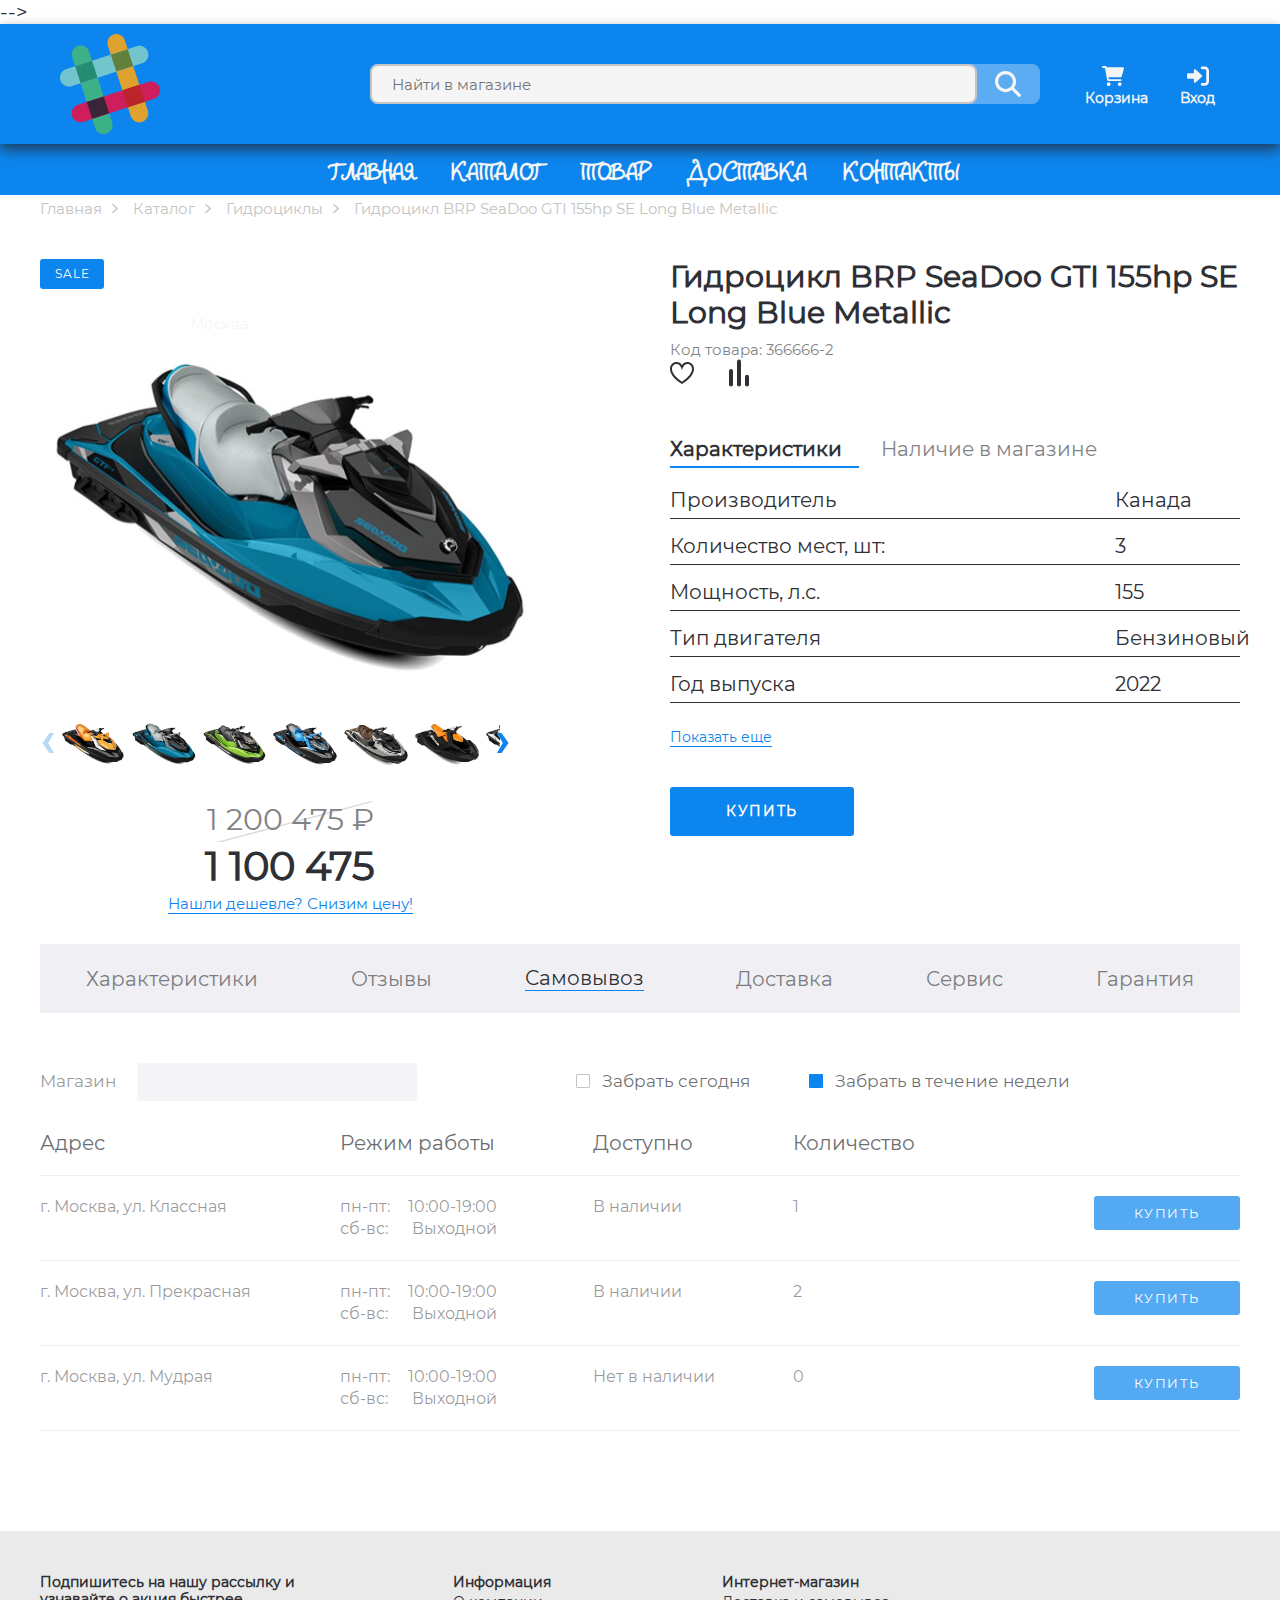
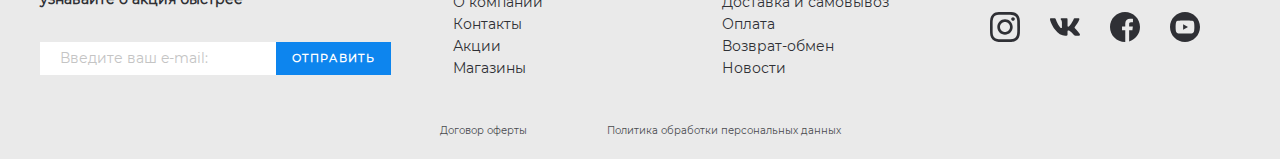
==== card-gidro.html @ d173279e "kommit" ====
<!DOCTYPE html>
<html lang="ru">
<head>
  <meta charset="UTF-8">
  <meta name="viewport" content="width=device-width, initial-scale=1.0">
  <meta http-equiv="X-UA-Compatible" content="ie=edge">
  <title>Интернет-магазин</title>
  <link rel="stylesheet" href="css/jquery.formstyler.css">
  <link rel="stylesheet" href="css/jquery.formstyler.theme.css">

  <link rel="stylesheet" href="css/bootstrap.css">
  <link rel="stylesheet" href="css/ion.rangeSlider.min.css">

  <link rel="stylesheet" href="css/slick.css">
  <link rel="stylesheet" href="css/media.css">
  <link rel="stylesheet" href="css/bootstrap.css">
  <link rel="stylesheet" href="css/product-page.css">
  <link rel="stylesheet" href="css/catalog.css">
  <link rel="stylesheet" href="css/style.css">

  <script src="https://ajax.googleapis.com/ajax/libs/jquery/3.6.1/jquery.min.js"></script>-->
  <script src="js/slick.min.js"></script>

  <script defer src="js/slider.js"></script>

  <script src="js/ion.rangeSlider.min.js"></script>
  <script src="js/jquery.formstyler.min.js"></script>
  
  <script defer src="js/jquery.bxslider.min.js"></script>
  <script src="js/main.js"></script> 

</head>
<body>

  <header>
    <div class="header container">
        <a href="#">
            <div class="logo"><img src="/images/1-logo.svg" alt="Лого" width="100"></div>
        </a>
          <div id="city" title="Выбор города"><b>Ваш город: </b>
            <span> Москва</span> 
          </div>
        <div class="search-header">
            <form class="search-form">
                <input type="search" class="query" name="query" placeholder="Найти в магазине">
                <button type="button" class="search-button"></button>
            </form>
        </div>
        <a href="order.html" class="header-item cart">Корзина</a>
        <a href="#" class="header-item login">Вход</a>
        <nav id="nav" class="hamburger">
            <span></span>
            <span></span>
            <span></span>
            <span></span>
        </nav>
    </div>

      <nav class="header container">
          <a href="order.html" class="nav-cart">Корзина</a>
          <a href="#" class="nav-login">Вход</a>
      </nav>
  </header>

    <nav class="nav">
      <ul class="menu">
        <li class="menu__list"><a href="index.html" class="menu__link">Главная</a></li>
          <li class="menu__list menu__currentPage"><a href="catalog.html" class="menu__link">Каталог</a>
            <div class="drop">
                <div class="drop__flex">
                    <h3 class="drop__h3">Техника</h3>
                    <ul class="drop__menu">
                        <li><a href="product.html" class="drop__link">Квадроциклы</a></li>
                        <li><a href="product.html" class="drop__link">Снегоходы </a></li>
                        <li><a href="product.html" class="drop__link">гидроциклы</a></li>
                        <li><a href="product.html" class="drop__link">Вездеходы</a></li>
                        <li><a href="product.html" class="drop__link">Катера</a></li>
                        <li><a href="product.html" class="drop__link">Аксессуары</a></li>
                    </ul>
                </div>   
          </li>
        <li class="menu__list"><a href="card-gidro.html" class="menu__link">Товар</a></li>
        <li class="menu__list"><a href="index.html" class="menu__link">Доставка</a></li>
        <li class="menu__list"><a href="contacts.html" class="menu__link">Контакты</a></li>
      </ul>
    </nav>

  <section>
    <div id="sale" class="container">
        <div class="sale-wrapper">
            <div class="sale-info">
                <h2>Акция</h2>
                <p>Распродажа. Скидки до 50%.</p>
            </div>
            <div class="sale-countdown">
                <div class="sale-countdown-header">До конца акции осталось:</div>
                <div class="days-left">
                    <span class="digit-wrapper">
                        <span class="digit">0</span>
                    </span>
                    <span class="digit-wrapper">
                        <span class="digit">0</span>
                    </span>
                </div>
                <div class="timer-separator"></div>
                <div class="hours-left">
                    <span class="digit-wrapper">
                        <span class="digit">0</span>
                    </span>
                    <span class="digit-wrapper">
                        <span class="digit">0</span>
                    </span>
                </div>
                <div class="timer-separator"></div>
                <div class="minutes-left">
                    <span class="digit-wrapper">
                        <span class="digit">0</span>
                    </span>
                    <span class="digit-wrapper">
                        <span class="digit">0</span>
                    </span>
                </div>
                <div class="timer-separator"></div>
                <div class="days-left">
                    <span class="digit-wrapper">
                        <span class="digit">0</span>
                    </span>
                    <span class="digit-wrapper">
                        <span class="digit">0</span>
                    </span>
                </div>
                <div class="sale-countdown-footer">
                    Дней
                </div>
                <div class="blank"></div>
                <div class="sale-countdown-footer">
                    Часов
                </div>
                <div class="blank"></div>
                <div class="sale-countdown-footer">
                    Минут
                </div>
                <div class="blank"></div>
                <div class="sale-countdown-footer">
                    Секунд
                </div>
            </div>
        </div>
    </div>  
  </section>

<div class="breadcrumbs">
  <div class="container">
    <div class="breadcrumbs__inner">
      <ul class="breadcrumbs__list mobile-overflow">
        <li class="breadcrumbs__list-item"><a href="index.html">Главная</a></li>
        <li class="breadcrumbs__list-item"><a href="catalog.html">Каталог</a></li>
        <li class="breadcrumbs__list-item"><a href="product.html">Гидроциклы</a></li>
        <li class="breadcrumbs__list-item"><span>Гидроцикл BRP SeaDoo GTI 155hp SE Long Blue Metallic</span></li>
      </ul>
    </div>
  </div>
</div>

<section class="product-card page-section">
  <div class="container">
    <div class="product" data-product-id="12345" itemscope itemtype="https://schema.org/Product"></div>
      <div class="product-card__inner">
        <div class="product-card__img-box product-item--sale" >
        <!--<img src="images/content/gidrotsikl-large.png" alt="gidrotsikl">-->
        <img class="product-card__img" src="images/content/gidrotsikl-large.png" alt="gidrotsikl-large">
        <div class="gallery">
          <div>
              <div class="rail">
                  <img src="./images/content/gidrotsikl-1.png" alt="гидроцикл-1">
                  <img src="./images/content/gidrotsikl-2.png" alt="гидроцикл-2">
                  <img src="./images/content/gidrotsikl-3.png" alt="гидроцикл-3">
                  <img src="./images/content/gidrotsikl-4.png" alt="гидроцикл-4">
                  <img src="./images/content/gidrotsikl-5.png" alt="гидроцикл-5">
                  <img src="./images/content/gidrotsikl-6.png" alt="гидроцикл-6">
                  <img src="./images/content/gidrotsikl-7.png" alt="гидроцикл-7">
                  <img src="./images/content/gidrotsikl-8.png" alt="гидроцикл-8">
                  <img src="./images/content/gidrotsikl-9.png" alt="гидроцикл-9">
                  <img src="./images/content/gidrotsikl-10.png" alt="гидроцикл-10">
                  <img src="./images/content/gidrotsikl-11.png" alt="гидроцикл-11">
                  <img src="./images/content/gidrotsikl-12.png" alt="гидроцикл-12">
              </div>
          </div>
          <button type="button" class="gal_left disabled"><span>&#8249;</span></button>
          <button type="button" class="gal_right"><span>&#8250;</span></button>
        </div>
      <div class="offer">
        <p class="product-card__price-old">1 200 475 ₽</p>
        <p class=" product-card__price-new price" itemprop="offers" itemscope itemtype="https://schema.org/Offer">
          <span itemprop="price">1 100 475</span>
          <meta itemprop="priceCurrency" content="RUB">
      </p>
      <a class="product-card__link" href="#">Нашли дешевле? Снизим цену!</a>
      <div class=" product-card__btn product-card__btn-mobile">
        <button type="button" class="product-card__btn btn btn-success btn-buy"><a href="order.html"><span>Купить</span></a></button>
      </div>
    </div>
  </div>
      <div class="product-card__content offer">
        <h1 class="product-card__title" itemprop="name">Гидроцикл BRP SeaDoo GTI 155hp SE Long Blue Metallic</h1>
        <p class="product-card__code">Код товара: 366666-2</p>
        <div class="product-card__buttons">
          <a class="product-card__icon-favorite" href="#">
            <img src="images/icon-heart.svg" alt="icon-heart">
          </a>
          <a class="product-card__icon-favorite" href="#">
            <img src="images/icon-comparsion.svg" alt="icon-comparsion">
          </a>
          <a class="rate" href="#">
            <div class="rate-yo" data-rateyo-rating="4"></div>
          </a>
        </div>
        <div class="tabs-wrapper product-card__tabs">
          <div class="tabs">
            <a class="tab product-card__tab tab--active" href="#product-1">Характеристики</a>
            <a class="tab product-card__tab" href="#product-2">Наличие в магазине</a>
          </div>
          <div class="tabs-container">
            <div class="tabs-content product-card__tab-content tabs-content--active" id="product-1">
              <ul class="product-card__list">
                <li class="product-card__item">
                  <div class="product-card__item-left">Производитель</div>
                  <div class="product-card__item-right">Канада</div>
                </li>
                <li class="product-card__item">
                  <div class="product-card__item-left">Количество мест, шт:</div>
                  <div class="product-card__item-right">3</div>
                </li>
                <li class="product-card__item">
                  <div class="product-card__item-left">Мощность, л.с.</div>
                  <div class="product-card__item-right">155</div>
                </li>
                <li class="product-card__item">
                  <div class="product-card__item-left">Тип двигателя</div>
                  <div class="product-card__item-right">Бензиновый</div>
                </li>
                <li class="product-card__item">
                  <div class="product-card__item-left">Год выпуска</div>
                  <div class="product-card__item-right">2022</div>
                </li>
              </ul>
              <a class="product-card__more" href="#">Показать еще</a>
              <div class="product-card__btn">
                <button type="button" class="product-card__btn btn btn-success btn-buy"><a href="order.html"><span>Купить</span></a></button>
              </div>
            </div>
            <div class="tabs-content product-card__tab-content" id="product-2">content-2</div>
          </div>
        </div>
      </div>
    </div>
  </div>
</section>

<section class="card__tabs">
  <div class="container">
    <div class="tabs-wrapper">
      <div class="tabs card__tab-box mobile-overflow">
        <a class="tab card__tab" href="#product-card__tabs-2">Характеристики</a>
        <a class="tab card__tab" href="#product-card__tabs-3">Отзывы</a>
        <a class="tab card__tab tab--active" href="#product-card__tabs-4">Самовывоз</a>
        <a class="tab card__tab" href="#product-card__tabs-5">Доставка</a>
        <a class="tab card__tab" href="#product-card__tabs-6">Сервис</a>
        <a class="tab card__tab" href="#product-card__tabs-7">Гарантия</a>
      </div>
    </div>
      <div class="tabs-container">
        <div class="card__tab-content tabs-content" id="product-card__tabs-1">content-1</div>
        <div class="card__tab-content tabs-content" id="product-card__tabs-2">content-2</div>
        <div class="card__tab-content tabs-content" id="product-card__tabs-3">content-3</div>
        <div class="card__tab-content tabs-content tabs-content--active" id="product-card__tabs-4">
          <form>
            <div class="card__top-line">
              <label class="card__label-search">
                Магазин
                <input class="card__input-search" type="text">
              </label>
              <label class="card__label-pickup">
                <input class="filter-style" type="radio" name="pickup">
                Забрать сегодня
              </label>
              <label class="card__label-pickup">
                <input class="filter-style" type="radio" name="pickup" checked>
                Забрать в течение недели
              </label>
            </div>
            <ul class="card__list">
              <li class="card__list-item card__list-itemTitle">
                <div class="card__list-address">Адрес</div>
                <div class="card__list-workHours">Режим работы</div>
                <div class="card__list-avialable">Доступно</div>
                <div class="card__list-num">Количество</div>
                <div class="card__list-btn"></div>
              </li>
              <li class="card__list-item">
                <div class="card__list-address">г. Москва, ул. Классная</div>
                <div class="card__list-workHours">
                  <div class="workHours"><span>пн-пт:</span><span>10:00-19:00</span></div>
                  <div class="workHours"><span>сб-вс:</span><span>Выходной</span></div>
                </div>
                <div class="card__list-avialable">В наличии</div>
                <div class="card__list-num">1</div>
                <div class="card__list-btn">
                  <button type="submit">КУПИТЬ</button>
                </div>
              </li>
              <li class="card__list-item">
                <div class="card__list-address">г. Москва, ул. Прекрасная</div>
                <div class="card__list-workHours">
                  <div class="workHours"><span>пн-пт:</span><span>10:00-19:00</span></div>
                  <div class="workHours"><span>сб-вс:</span><span>Выходной</span></div>
                </div>
                <div class="card__list-avialable">В наличии</div>
                <div class="card__list-num">2</div>
                <div class="card__list-btn">
                  <button type="submit">КУПИТЬ</button>
                </div>
              </li>
              <li class="card__list-item">
                <div class="card__list-address">г. Москва, ул. Мудрая
                </div>
                <div class="card__list-workHours">
                  <div class="workHours"><span>пн-пт:</span><span>10:00-19:00</span></div>
                  <div class="workHours"><span>сб-вс:</span><span>Выходной</span></div>
                </div>
                <div class="card__list-avialable">Нет в наличии</div>
                <div class="card__list-num">0</div>
                <div class="card__list-btn">
                  <button type="submit">КУПИТЬ</button>
                </div>
              </li>
            </ul>
          </form>
        </div>
        <div class="card__tab-content tabs-content" id="product-card__tabs-5">content-5</div>
        <div class="card__tab-content tabs-content" id="product-card__tabs-6">content-6</div>
        <div class="card__tab-content tabs-content" id="product-card__tabs-7">content-7</div>
      </div>
  </div>
</section>

<footer class="footer">
  <div class="container">
    <div class="footer__top">
      <div class="footer__top-inner">
        <div class="footer__top-item footer__top-newsLatter">
          <h6 class="footer__top-title">
            Подпишитесь на нашу рассылку и узнавайте о акция быстрее
          </h6>
          <form class="footer-form">
            <input class="footer-form__input" type="text" placeholder="Введите ваш e-mail:">
            <button class="footer-form__btn" type="submit">Отправить</button>
          </form>
        </div>
        <div class="footer__top-item footer__top-itemDrop">
          <h6 class="footer__top-title footer__topDrop">Информация</h6>
          <ul class="footer-list">
            <li class="footer-list__item"><a href="#">О компании</a></li>
            <li class="footer-list__item"><a href="#">Контакты</a></li>
            <li class="footer-list__item"><a href="#">Акции</a></li>
            <li class="footer-list__item"><a href="#">Магазины</a></li>
          </ul>
        </div>
        <div class="footer__top-item">
          <h6 class="footer__top-title footer__topDrop">Интернет-магазин</h6>
          <ul class="footer-list">
            <li class="footer-list__item"><a href="#">Доставка и самовывоз</a></li>
            <li class="footer-list__item"><a href="#">Оплата</a></li>
            <li class="footer-list__item"><a href="#">Возврат-обмен</a></li>
            <li class="footer-list__item"><a href="#">Новости</a></li>
          </ul>
        </div>
        <div class="footer__top-item footer__top-social">
          <ul class="social-list">
            <li class="social-list__item"><a href="#">
              <img src="images/icon-instagram.svg" alt="instagram">
            </a></li>
            <li class="social-list__item"><a href="#">
              <img src="images/icon-vk.svg" alt="vk">
            </a></li>
            <li class="social-list__item"><a href="#">
              <img src="images/icon-facebook.svg" alt="facebook">
            </a></li>
            <li class="social-list__item"><a href="#">
              <img src="images/icon-youtube.svg" alt="youtube">
            </a></li>
          </ul>
        </div>
      </div>
    </div>
    <div class="footer__bottom">
      <a class="footer__bottom-link" href="#">Договор оферты</a>
      <a class="footer__bottom-link" href="#">Политика обработки персональных данных</a>
    </div>
  </div>
</footer>

</body>
</html>
---- css/ion.rangeSlider.min.css ----
/*!Ion.RangeSlider, 2.3.1, © Denis Ineshin, 2010 - 2019, IonDen.com, Build date: 2019-12-19 16:51:02*/.irs{position:relative;display:block;-webkit-touch-callout:none;-webkit-user-select:none;-khtml-user-select:none;-moz-user-select:none;-ms-user-select:none;user-select:none;font-size:12px;font-family:Arial,sans-serif}.irs-line{position:relative;display:block;overflow:hidden;outline:none !important}.irs-bar{position:absolute;display:block;left:0;width:0}.irs-shadow{position:absolute;display:none;left:0;width:0}.irs-handle{position:absolute;display:block;box-sizing:border-box;cursor:default;z-index:1}.irs-handle.type_last{z-index:2}.irs-min,.irs-max{position:absolute;display:block;cursor:default}.irs-min{left:0}.irs-max{right:0}.irs-from,.irs-to,.irs-single{position:absolute;display:block;top:0;left:0;cursor:default;white-space:nowrap}.irs-grid{position:absolute;display:none;bottom:0;left:0;width:100%;height:20px}.irs-with-grid .irs-grid{display:block}.irs-grid-pol{position:absolute;top:0;left:0;width:1px;height:8px;background:#000}.irs-grid-pol.small{height:4px}.irs-grid-text{position:absolute;bottom:0;left:0;white-space:nowrap;text-align:center;font-size:9px;line-height:9px;padding:0 3px;color:#000}.irs-disable-mask{position:absolute;display:block;top:0;left:-1%;width:102%;height:100%;cursor:default;background:rgba(0,0,0,0);z-index:2}.lt-ie9 .irs-disable-mask{background:#000;filter:alpha(opacity=0);cursor:not-allowed}.irs-disabled{opacity:.4}.irs-hidden-input{position:absolute !important;display:block !important;top:0 !important;left:0 !important;width:0 !important;height:0 !important;font-size:0 !important;line-height:0 !important;padding:0 !important;margin:0 !important;overflow:hidden;outline:none !important;z-index:-9999 !important;background:none !important;border-style:solid !important;border-color:transparent !important}.irs--flat{height:40px}.irs--flat.irs-with-grid{height:60px}.irs--flat .irs-line{top:25px;height:12px;background-color:#e1e4e9;border-radius:4px}.irs--flat .irs-bar{top:25px;height:12px;background-color:#ed5565}.irs--flat .irs-bar--single{border-radius:4px 0 0 4px}.irs--flat .irs-shadow{height:1px;bottom:16px;background-color:#e1e4e9}.irs--flat .irs-handle{top:22px;width:16px;height:18px;background-color:transparent}.irs--flat .irs-handle>i:first-child{position:absolute;display:block;top:0;left:50%;width:2px;height:100%;margin-left:-1px;background-color:#da4453}.irs--flat .irs-handle.state_hover>i:first-child,.irs--flat .irs-handle:hover>i:first-child{background-color:#a43540}.irs--flat .irs-min,.irs--flat .irs-max{top:0;padding:1px 3px;color:#999;font-size:10px;line-height:1.333;text-shadow:none;background-color:#e1e4e9;border-radius:4px}.irs--flat .irs-from,.irs--flat .irs-to,.irs--flat .irs-single{color:white;font-size:10px;line-height:1.333;text-shadow:none;padding:1px 5px;background-color:#ed5565;border-radius:4px}.irs--flat .irs-from:before,.irs--flat .irs-to:before,.irs--flat .irs-single:before{position:absolute;display:block;content:"";bottom:-6px;left:50%;width:0;height:0;margin-left:-3px;overflow:hidden;border:3px solid transparent;border-top-color:#ed5565}.irs--flat .irs-grid-pol{background-color:#e1e4e9}.irs--flat .irs-grid-text{color:#999}.irs--big{height:55px}.irs--big.irs-with-grid{height:70px}.irs--big .irs-line{top:33px;height:12px;background-color:white;background:linear-gradient(to bottom, #ddd -50%, white 150%);border:1px solid #ccc;border-radius:12px}.irs--big .irs-bar{top:33px;height:12px;background-color:#92bce0;border:1px solid #428bca;background:linear-gradient(to bottom, #ffffff 0%, #428bca 30%, #b9d4ec 100%);box-shadow:inset 0 0 1px 1px rgba(255,255,255,0.5)}.irs--big .irs-bar--single{border-radius:12px 0 0 12px}.irs--big .irs-shadow{height:1px;bottom:16px;background-color:rgba(66,139,202,0.5)}.irs--big .irs-handle{top:25px;width:30px;height:30px;border:1px solid rgba(0,0,0,0.3);background-color:#cbcfd5;background:linear-gradient(to bottom, white 0%, #B4B9BE 30%, white 100%);box-shadow:1px 1px 2px rgba(0,0,0,0.2),inset 0 0 3px 1px white;border-radius:30px}.irs--big .irs-handle.state_hover,.irs--big .irs-handle:hover{border-color:rgba(0,0,0,0.45);background-color:#939ba7;background:linear-gradient(to bottom, white 0%, #919BA5 30%, white 100%)}.irs--big .irs-min,.irs--big .irs-max{top:0;padding:1px 5px;color:white;text-shadow:none;background-color:#9f9f9f;border-radius:3px}.irs--big .irs-from,.irs--big .irs-to,.irs--big .irs-single{color:white;text-shadow:none;padding:1px 5px;background-color:#428bca;background:linear-gradient(to bottom, #428bca 0%, #3071a9 100%);border-radius:3px}.irs--big .irs-grid-pol{background-color:#428bca}.irs--big .irs-grid-text{color:#428bca}.irs--modern{height:55px}.irs--modern.irs-with-grid{height:55px}.irs--modern .irs-line{top:25px;height:5px;background-color:#d1d6e0;background:linear-gradient(to bottom, #e0e4ea 0%, #d1d6e0 100%);border:1px solid #a3adc1;border-bottom-width:0;border-radius:5px}.irs--modern .irs-bar{top:25px;height:5px;background:#20b426;background:linear-gradient(to bottom, #20b426 0%, #18891d 100%)}.irs--modern .irs-bar--single{border-radius:5px 0 0 5px}.irs--modern .irs-shadow{height:1px;bottom:21px;background-color:rgba(209,214,224,0.5)}.irs--modern .irs-handle{top:37px;width:12px;height:13px;border:1px solid #a3adc1;border-top-width:0;box-shadow:1px 1px 1px rgba(0,0,0,0.1);border-radius:0 0 3px 3px}.irs--modern .irs-handle>i:nth-child(1){position:absolute;display:block;top:-4px;left:1px;width:6px;height:6px;border:1px solid #a3adc1;background:white;transform:rotate(45deg)}.irs--modern .irs-handle>i:nth-child(2){position:absolute;display:block;box-sizing:border-box;top:0;left:0;width:10px;height:12px;background:#e9e6e6;background:linear-gradient(to bottom, white 0%, #e9e6e6 100%);border-radius:0 0 3px 3px}.irs--modern .irs-handle>i:nth-child(3){position:absolute;display:block;box-sizing:border-box;top:3px;left:3px;width:4px;height:5px;border-left:1px solid #a3adc1;border-right:1px solid #a3adc1}.irs--modern .irs-handle.state_hover,.irs--modern .irs-handle:hover{border-color:#7685a2;background:#c3c7cd;background:linear-gradient(to bottom, #ffffff 0%, #919ba5 30%, #ffffff 100%)}.irs--modern .irs-handle.state_hover>i:nth-child(1),.irs--modern .irs-handle:hover>i:nth-child(1){border-color:#7685a2}.irs--modern .irs-handle.state_hover>i:nth-child(3),.irs--modern .irs-handle:hover>i:nth-child(3){border-color:#48536a}.irs--modern .irs-min,.irs--modern .irs-max{top:0;font-size:10px;line-height:1.333;text-shadow:none;padding:1px 5px;color:white;background-color:#d1d6e0;border-radius:5px}.irs--modern .irs-from,.irs--modern .irs-to,.irs--modern .irs-single{font-size:10px;line-height:1.333;text-shadow:none;padding:1px 5px;background-color:#20b426;color:white;border-radius:5px}.irs--modern .irs-from:before,.irs--modern .irs-to:before,.irs--modern .irs-single:before{position:absolute;display:block;content:"";bottom:-6px;left:50%;width:0;height:0;margin-left:-3px;overflow:hidden;border:3px solid transparent;border-top-color:#20b426}.irs--modern .irs-grid{height:25px}.irs--modern .irs-grid-pol{background-color:#dedede}.irs--modern .irs-grid-text{color:silver;font-size:13px}.irs--sharp{height:50px;font-size:12px;line-height:1}.irs--sharp.irs-with-grid{height:57px}.irs--sharp .irs-line{top:30px;height:2px;background-color:black;border-radius:2px}.irs--sharp .irs-bar{top:30px;height:2px;background-color:#ee22fa}.irs--sharp .irs-bar--single{border-radius:2px 0 0 2px}.irs--sharp .irs-shadow{height:1px;bottom:21px;background-color:rgba(0,0,0,0.5)}.irs--sharp .irs-handle{top:25px;width:10px;height:10px;background-color:#a804b2}.irs--sharp .irs-handle>i:first-child{position:absolute;display:block;top:100%;left:0;width:0;height:0;border:5px solid transparent;border-top-color:#a804b2}.irs--sharp .irs-handle.state_hover,.irs--sharp .irs-handle:hover{background-color:black}.irs--sharp .irs-handle.state_hover>i:first-child,.irs--sharp .irs-handle:hover>i:first-child{border-top-color:black}.irs--sharp .irs-min,.irs--sharp .irs-max{color:white;font-size:14px;line-height:1;top:0;padding:3px 4px;opacity:.4;background-color:#a804b2;border-radius:2px}.irs--sharp .irs-from,.irs--sharp .irs-to,.irs--sharp .irs-single{font-size:14px;line-height:1;text-shadow:none;padding:3px 4px;background-color:#a804b2;color:white;border-radius:2px}.irs--sharp .irs-from:before,.irs--sharp .irs-to:before,.irs--sharp .irs-single:before{position:absolute;display:block;content:"";bottom:-6px;left:50%;width:0;height:0;margin-left:-3px;overflow:hidden;border:3px solid transparent;border-top-color:#a804b2}.irs--sharp .irs-grid{height:25px}.irs--sharp .irs-grid-pol{background-color:#dedede}.irs--sharp .irs-grid-text{color:silver;font-size:13px}.irs--round{height:50px}.irs--round.irs-with-grid{height:65px}.irs--round .irs-line{top:36px;height:4px;background-color:#dee4ec;border-radius:4px}.irs--round .irs-bar{top:36px;height:4px;background-color:#006cfa}.irs--round .irs-bar--single{border-radius:4px 0 0 4px}.irs--round .irs-shadow{height:4px;bottom:21px;background-color:rgba(222,228,236,0.5)}.irs--round .irs-handle{top:26px;width:24px;height:24px;border:4px solid #006cfa;background-color:white;border-radius:24px;box-shadow:0 1px 3px rgba(0,0,255,0.3)}.irs--round .irs-handle.state_hover,.irs--round .irs-handle:hover{background-color:#f0f6ff}.irs--round .irs-min,.irs--round .irs-max{color:#333;font-size:14px;line-height:1;top:0;padding:3px 5px;background-color:rgba(0,0,0,0.1);border-radius:4px}.irs--round .irs-from,.irs--round .irs-to,.irs--round .irs-single{font-size:14px;line-height:1;text-shadow:none;padding:3px 5px;background-color:#006cfa;color:white;border-radius:4px}.irs--round .irs-from:before,.irs--round .irs-to:before,.irs--round .irs-single:before{position:absolute;display:block;content:"";bottom:-6px;left:50%;width:0;height:0;margin-left:-3px;overflow:hidden;border:3px solid transparent;border-top-color:#006cfa}.irs--round .irs-grid{height:25px}.irs--round .irs-grid-pol{background-color:#dedede}.irs--round .irs-grid-text{color:silver;font-size:13px}.irs--square{height:50px}.irs--square.irs-with-grid{height:60px}.irs--square .irs-line{top:31px;height:4px;background-color:#dedede}.irs--square .irs-bar{top:31px;height:4px;background-color:black}.irs--square .irs-shadow{height:2px;bottom:21px;background-color:#dedede}.irs--square .irs-handle{top:25px;width:16px;height:16px;border:3px solid black;background-color:white;-webkit-transform:rotate(45deg);-ms-transform:rotate(45deg);transform:rotate(45deg)}.irs--square .irs-handle.state_hover,.irs--square .irs-handle:hover{background-color:#f0f6ff}.irs--square .irs-min,.irs--square .irs-max{color:#333;font-size:14px;line-height:1;top:0;padding:3px 5px;background-color:rgba(0,0,0,0.1)}.irs--square .irs-from,.irs--square .irs-to,.irs--square .irs-single{font-size:14px;line-height:1;text-shadow:none;padding:3px 5px;background-color:black;color:white}.irs--square .irs-grid{height:25px}.irs--square .irs-grid-pol{background-color:#dedede}.irs--square .irs-grid-text{color:silver;font-size:11px}
---- css/media.css ----
@media (max-width: 1300px) {
  .product__more {
    margin-top: 60px;
  }
}

@media (max-width: 1200px) {
  .banner-section__slider-img {
    min-height: 380px;
    max-width: 600px;
  }
  .banner-section__inner {
    justify-content: space-around;
  }
  .banner-section__slider {
    max-width: 600px;
  }
  .categories__inner {
    justify-content: space-around;
  }
  .banner__link img {
    width: 100%;
  }
  .catalog__inner-list {
    justify-content: space-around;
  }
}

@media (max-width: 1100px) {
  .menu__item + .menu__item {
    padding-left: 20px;
  }
  .header__address {
    margin-right: 20px;
  }
  .card__input-search {
    margin-right: 0;
  }
}

@media (max-width: 968px) {
  .header__bottom {
    display: none;
  }
  .menu_list {
    display: none;
  }
  .menu__btn {
    display: block;
    background-color: transparent;
    cursor: pointer;
    border: none;
    padding: 0;
  }
  .menu__btn-line {
    background: #2f3035;
    border-radius: 3px;
    height: 3px;
    width: 34px;
    margin: 8px 0;
  }
  .menu__mobile-lineWrapper {
    display: block;
    font-weight: bold;
    font-size: 20px;
    line-height: 24px;
    font-family: 'SFProDisplay-Semibold', sans-serif;
    overflow-x: scroll;
  }
  .menu__mobile-line {
    background: #f0f0f4;
    padding: 14px 0 14px 15px;
    width: 450px;
  }
  .banner-section__inner {
    margin-top: 25px;
    flex-wrap: wrap;
    justify-content: center;
  }
  .banner-section__slider {
    max-width: 100%;
  }
  .banner-section__slider-img {
    max-width: 100%;
    margin-bottom: 25px;
  }
  .banner-section__slider-item {
    text-align: center;
  }
  .banner-section__slider-btn {
    display: none;
  }
  .mobile-overflow {
    width: 1000px;
  }
  .tabs-wrapper,
  .breadcrumbs__inner,
  .catalog__filter-itemsInner {
    overflow-x: scroll;
  }
  .tabs-wrapper.tabs-wrapper--no-scroll {
    overflow: hidden;
  }
  .product-card__inner {
    flex-wrap: wrap;
  }
  .product-card__tabs {
    display: none;
  }
  .product-card__content {
    order: -1
  }
  .product-card__btn-mobile {
    display: block;
    margin-top: 40px;
  }
  .product-card__img-box {
    width: 100%;
  }
}

@media (max-width: 940px) {
  .footer__top-inner {
    flex-wrap: wrap;
    justify-content: space-around;
  }
  .footer__top-item {
    margin-bottom: 25px;
  }
  .catalog__filter-btn {
    margin-top: 30px;
  }
  .catalog__filter-btn button {
    display: none;
  }
  .catalog__filter {
    display: block;
  }
  .card__top-line label {
    display: block;
    width: 100%;
    margin-bottom: 25px;
    margin-left: 0;
  }
  .card__list-item {
    display: block;
  }
  .card__list-item div {
    margin-bottom: 15px;
  }
  .card__list-itemTitle {
    display: none;
  }
}

@media (max-width: 640px) {
  .header__address {
    display: none;
  }
  .banner-section__slider-img {
    min-height: 200px;
  }
  .banner-section .container {
    padding: 0;
  }
  .search__content-btn {
    font-size: 0;
    line-height: 0;
    padding: 17px;
    background-image: url('../images/icon-search.svg');
    width: 24px;
    height: 24px;
    background-color: transparent;
    background-repeat: no-repeat;
    position: absolute;
    right: 8px;
    top: 13px;
  }
  .search__content-input {
    height: 50px;
    padding-right: 50px;
  }
  .search__content-form {
    position: relative;
  }
  .banner__link img {
    min-height: 90px;
    object-fit: contain;
  }
  .catalog__inner {
    flex-wrap: wrap;
  }
  .aside__btn {
    display: block;
    text-transform: uppercase;
    font-weight: 700;
    text-align: center;
    padding: 15px 0;
    color: #fff;
    background-color: #1c62cd;
    width: 100%;
    margin-bottom: 30px;
  }
  .aside-filter {
    display: none;
  }
  .product-card__title {
    font-size: 20px;
    line-height: 24px;
  }
  .product-card__buttons a + a {
    margin-left: 10px;
  }
  .product-card__img {
    width: 100%;
  }
}

@media (max-width: 540px) {
  .footer__top-item {
    width: 100%;
  }
  .footer__bottom {
    flex-direction: column;
    align-items: start;
  }
  .footer__bottom-link {
    margin: 12px 0;
  }
  .footer__top-inner {
    justify-content: start;
  }
  .footer__top-item.footer__top-newsLatter {
    margin-right: auto;
    margin-left: auto;
    width: 290px;
    text-align: center;
  }
  .footer__top-item.footer__top-social {
    width: 100%;
    border-bottom: none;
  }
  .social-list {
    justify-content: center;
  }
  .footer-list {
    display: none;
  }
  .footer__top-title.footer__topDrop {
    font-size: 14px;
    line-height: 18px;
    color: #7f7f7f;
    font-weight: 500;
    padding: 15px 0;
  }
  .footer__top-item {
    border-bottom: 2px solid #f9f9fc;
  }
  .footer__top-itemDrop {
    margin-bottom: 0;
    border-top: 2px solid #f9f9fc;
  }
  .footer__topDrop {
    position: relative;
  }
  .footer__topDrop::after {
    content: '';
    position: absolute;
    right: 0;
    top: 21px;
    width: 12px;
    height: 8px;
    background-image: url('../images/arrow-down.svg');
  }
  .footer__topDrop--active::after {
    transform: rotate(180deg);
  }
  .footer__topDrop {
    pointer-events: auto;
  }
}

@media (max-width: 440px) {
  .banner-section__slider-img {
    min-height: 164px;
  }
  .categories__item {
    padding: 20px 10px 16px;
  }
  .pagination-list__item {
    margin: 0;
  }
}
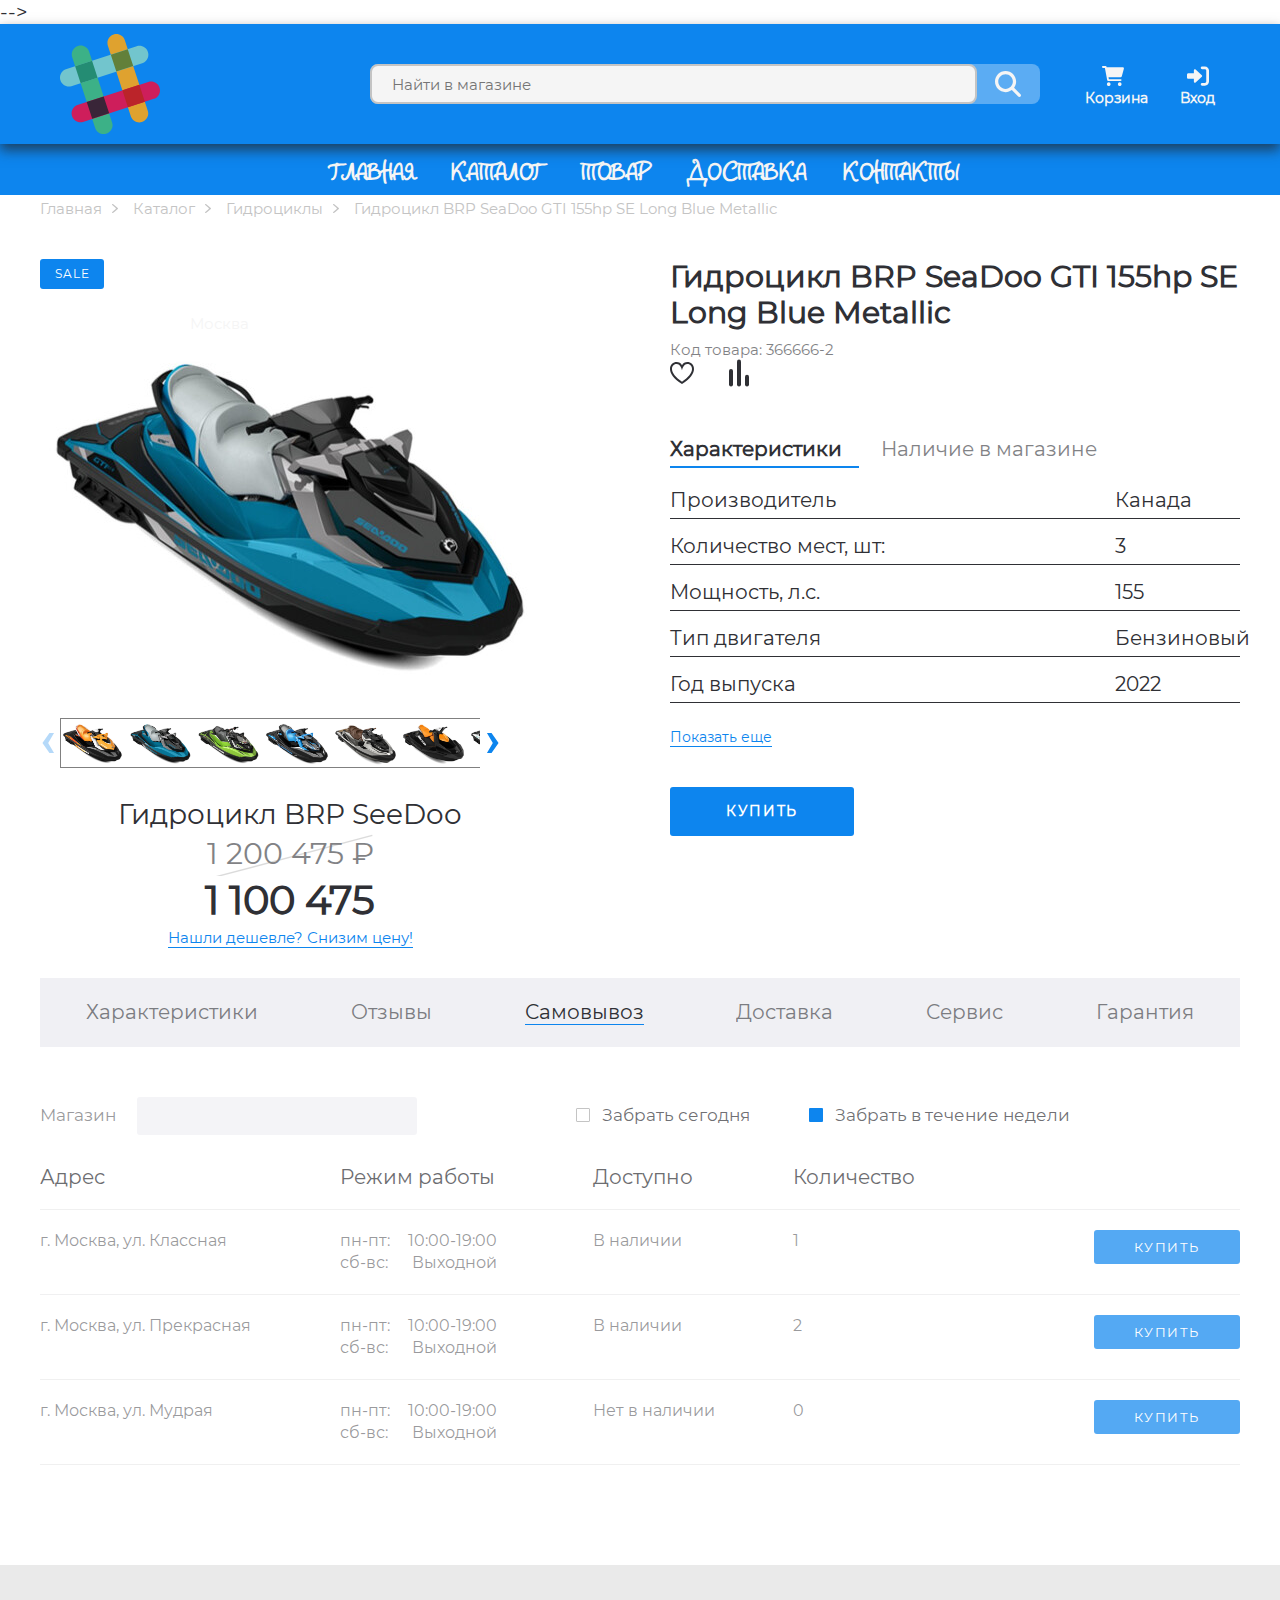
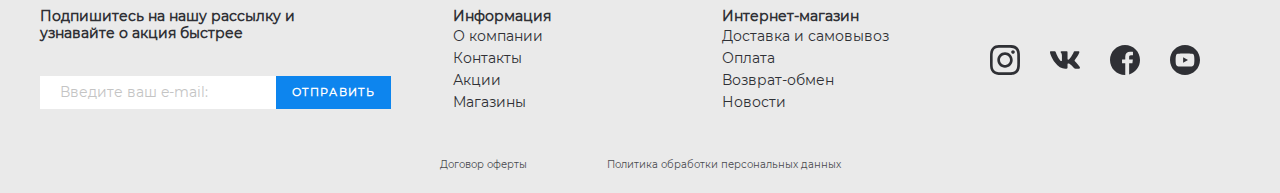
==== commit d6ff072c: "kommit" ====
--- a/card-gidro.html
+++ b/card-gidro.html
@@ -7,25 +7,19 @@
   <title>Интернет-магазин</title>
   <link rel="stylesheet" href="css/jquery.formstyler.css">
   <link rel="stylesheet" href="css/jquery.formstyler.theme.css">
-
-  <link rel="stylesheet" href="css/bootstrap.css">
   <link rel="stylesheet" href="css/ion.rangeSlider.min.css">
-
   <link rel="stylesheet" href="css/slick.css">
   <link rel="stylesheet" href="css/media.css">
-  <link rel="stylesheet" href="css/bootstrap.css">
   <link rel="stylesheet" href="css/product-page.css">
   <link rel="stylesheet" href="css/catalog.css">
+  <link rel="stylesheet" href="css/bootstrap.css">
   <link rel="stylesheet" href="css/style.css">
 
   <script src="https://ajax.googleapis.com/ajax/libs/jquery/3.6.1/jquery.min.js"></script>-->
   <script src="js/slick.min.js"></script>
-
   <script defer src="js/slider.js"></script>
-
   <script src="js/ion.rangeSlider.min.js"></script>
   <script src="js/jquery.formstyler.min.js"></script>
-  
   <script defer src="js/jquery.bxslider.min.js"></script>
   <script src="js/main.js"></script> 
 
@@ -166,55 +160,63 @@
   <div class="container">
     <div class="product" data-product-id="12345" itemscope itemtype="https://schema.org/Product"></div>
       <div class="product-card__inner">
-        <div class="product-card__img-box product-item--sale" >
-        <!--<img src="images/content/gidrotsikl-large.png" alt="gidrotsikl">-->
-        <img class="product-card__img" src="images/content/gidrotsikl-large.png" alt="gidrotsikl-large">
-        <div class="gallery">
-          <div>
-              <div class="rail">
-                  <img src="./images/content/gidrotsikl-1.png" alt="гидроцикл-1">
-                  <img src="./images/content/gidrotsikl-2.png" alt="гидроцикл-2">
-                  <img src="./images/content/gidrotsikl-3.png" alt="гидроцикл-3">
-                  <img src="./images/content/gidrotsikl-4.png" alt="гидроцикл-4">
-                  <img src="./images/content/gidrotsikl-5.png" alt="гидроцикл-5">
-                  <img src="./images/content/gidrotsikl-6.png" alt="гидроцикл-6">
-                  <img src="./images/content/gidrotsikl-7.png" alt="гидроцикл-7">
-                  <img src="./images/content/gidrotsikl-8.png" alt="гидроцикл-8">
-                  <img src="./images/content/gidrotsikl-9.png" alt="гидроцикл-9">
-                  <img src="./images/content/gidrotsikl-10.png" alt="гидроцикл-10">
-                  <img src="./images/content/gidrotsikl-11.png" alt="гидроцикл-11">
-                  <img src="./images/content/gidrotsikl-12.png" alt="гидроцикл-12">
-              </div>
+          <div class="product-card__img-box product-item--sale" >
+            <!--<img src="images/content/gidrotsikl-large.png" alt="gidrotsikl">-->
+            <div class="images">
+                <div class="bigimage">
+                  <img class="product-card__img" src="images/content/gidrotsikl-large.png" alt="gidrotsikl-large">
+                </div>
+              <div class="gallery">
+                <div>
+                  <div class="rail">
+                    <img src="./images/content/gidrotsikl-1.png" alt="гидроцикл-1">
+                    <img src="./images/content/gidrotsikl-2.png" alt="гидроцикл-2">
+                    <img src="./images/content/gidrotsikl-3.png" alt="гидроцикл-3">
+                    <img src="./images/content/gidrotsikl-4.png" alt="гидроцикл-4">
+                    <img src="./images/content/gidrotsikl-5.png" alt="гидроцикл-5">
+                    <img src="./images/content/gidrotsikl-6.png" alt="гидроцикл-6">
+                    <img src="./images/content/gidrotsikl-7.png" alt="гидроцикл-7">
+                    <img src="./images/content/gidrotsikl-8.png" alt="гидроцикл-8">
+                    <img src="./images/content/gidrotsikl-9.png" alt="гидроцикл-9">
+                    <img src="./images/content/gidrotsikl-10.png" alt="гидроцикл-10">
+                    <img src="./images/content/gidrotsikl-11.png" alt="гидроцикл-11">
+                    <img src="./images/content/gidrotsikl-12.png" alt="гидроцикл-12">
+                  </div>
+                </div>
+                  <button type="button" class="gal_left disabled"><span>&#8249;</span></button>
+                  <button type="button" class="gal_right"><span>&#8250;</span></button>
+              </div> 
+            </div>
+
+            <div class="offer">
+              <h3 itemprop="name">Гидроцикл BRP SeeDoo</h3>
+              <p class="product-card__price-old">1 200 475 ₽</p>
+              <p class=" product-card__price-new price" itemprop="offers" itemscope itemtype="https://schema.org/Offer">
+              <span itemprop="price">1 100 475</span>
+              <meta itemprop="priceCurrency" content="RUB">
+              </p>
+              <a class="product-card__link" href="#">Нашли дешевле? Снизим цену!</a>
+            <div class=" product-card__btn product-card__btn-mobile">
+              <button type="button" class="product-card__btn btn btn-success btn-buy"><a href="order.html"><span>Купить</span></a></button>
           </div>
-          <button type="button" class="gal_left disabled"><span>&#8249;</span></button>
-          <button type="button" class="gal_right"><span>&#8250;</span></button>
-        </div>
-      <div class="offer">
-        <p class="product-card__price-old">1 200 475 ₽</p>
-        <p class=" product-card__price-new price" itemprop="offers" itemscope itemtype="https://schema.org/Offer">
-          <span itemprop="price">1 100 475</span>
-          <meta itemprop="priceCurrency" content="RUB">
-      </p>
-      <a class="product-card__link" href="#">Нашли дешевле? Снизим цену!</a>
-      <div class=" product-card__btn product-card__btn-mobile">
-        <button type="button" class="product-card__btn btn btn-success btn-buy"><a href="order.html"><span>Купить</span></a></button>
+        </div>
       </div>
-    </div>
-  </div>
-      <div class="product-card__content offer">
-        <h1 class="product-card__title" itemprop="name">Гидроцикл BRP SeaDoo GTI 155hp SE Long Blue Metallic</h1>
-        <p class="product-card__code">Код товара: 366666-2</p>
-        <div class="product-card__buttons">
-          <a class="product-card__icon-favorite" href="#">
+
+        <div class="product-card__content offer">
+            <h1 class="product-card__title" itemprop="name">Гидроцикл BRP SeaDoo GTI 155hp SE Long Blue Metallic</h1>
+            <p class="product-card__code">Код товара: 366666-2</p>
+          <div class="product-card__buttons">
+            <a class="product-card__icon-favorite" href="#">
             <img src="images/icon-heart.svg" alt="icon-heart">
-          </a>
-          <a class="product-card__icon-favorite" href="#">
+            </a>
+            <a class="product-card__icon-favorite" href="#">
             <img src="images/icon-comparsion.svg" alt="icon-comparsion">
-          </a>
-          <a class="rate" href="#">
-            <div class="rate-yo" data-rateyo-rating="4"></div>
-          </a>
-        </div>
+            </a>
+            <a class="rate" href="#">
+              <div class="rate-yo" data-rateyo-rating="4"></div>
+            </a>
+        </div>
+
         <div class="tabs-wrapper product-card__tabs">
           <div class="tabs">
             <a class="tab product-card__tab tab--active" href="#product-1">Характеристики</a>
@@ -250,9 +252,12 @@
               </div>
             </div>
             <div class="tabs-content product-card__tab-content" id="product-2">content-2</div>
+          
           </div>
         </div>
+
       </div>
+
     </div>
   </div>
 </section>
--- a/css/style.css
+++ b/css/style.css
@@ -47,6 +47,10 @@
     border: none;
     outline: none;
     background: none;
+}
+
+html * {
+  max-height: 1000000px;
 }
 html {
   box-sizing: border-box;
@@ -968,82 +972,8 @@
 }
 /*========= end products ========*/
 
-/*========= order =========*/
-main {
-  flex: 1 1 auto;
-}
-.order .icon {
-  font-family: 'icomoon' !important;
-  cursor: pointer;
-}
-.table tfoot th {
-  border-bottom: none;
-}
-.table .allsum span {
-  color: red;
-}
-.table .allsum span::after {
-  content: '\20\20BD'
-}
-.table .index {
-  text-align: center;
-  width: 50px;
-}
-.table .qty {
-  text-align: center;
-  width: 200px;
-}
-.table .price {
-  text-align: center;
-  width: 100px;
-}
-.table .sum {
-  text-align: center;
-  width: 100px;
-}
-.table td.delete {
-  text-align: center;
-  width: 100px;
-}
-.table .qty strong {
-  min-width: 100px;
-  text-align: center;
-  display: inline-block;
-  user-select: none;
-}
-.table .qty span {
-  border-radius: 50%;
-  border: 1px solid black;
-  background: blue;
-  color: white;
-  width: 20px;
-  height: 20px;
-  display: inline-block;
-  text-align: center;
-  line-height: 20px;
-  cursor: pointer;
-  user-select: none;
-}
-.table .qty .minus {
-  margin-right: 10px;
-}
-.table .qty .plus {
-  margin-left: 10px;
-}
-#order {
-  height: 30px;
-  text-align: center;
-}
-.container.empty,
-.empty .container {
-  display: none;
-}
-.empty .container.empty {
-  display: block;
-}
-/*========= end order =========*/
-
-/*======= product =======*/
+
+/*======= product galer =======*/
 .product {
   display: flex;
   gap: 30px;
@@ -1052,8 +982,9 @@
 .images {
   flex: 0 0 400px;
 }
+
 .gallery {
-  width: 470px;
+  width: 460px;
   height: 80px;
   margin-top: 20px;
   padding: 0 20px;
@@ -1072,10 +1003,10 @@
   opacity: .3;
 }
 .gallery button:hover {
-  color: #032b4e;
+  color: #063b69;
 }
 .gallery .disabled:hover {
-  color: #032b4e;
+  color: #0d85ee;
 }
 .gallery .gal_left {
   left: 0;
@@ -1089,7 +1020,7 @@
   margin-top: -9px;
 }
 .gallery > div {
-  width: 440px;
+  width: 420px;
   height: 50px;
   overflow: hidden;
   position: relative;
@@ -1101,6 +1032,7 @@
   top: 0;
   left: 0;
   height: 50px;
+  border: 1px solid grey;
 }
 .product .price {
   color:#0d85ee ;
@@ -1112,10 +1044,8 @@
 }
 .offer p {
   margin: 0;
-  /*text-align: left;*/
 }
 .offer button {
-  /*width: 90px;*/
   font-weight: bold;
 }
 
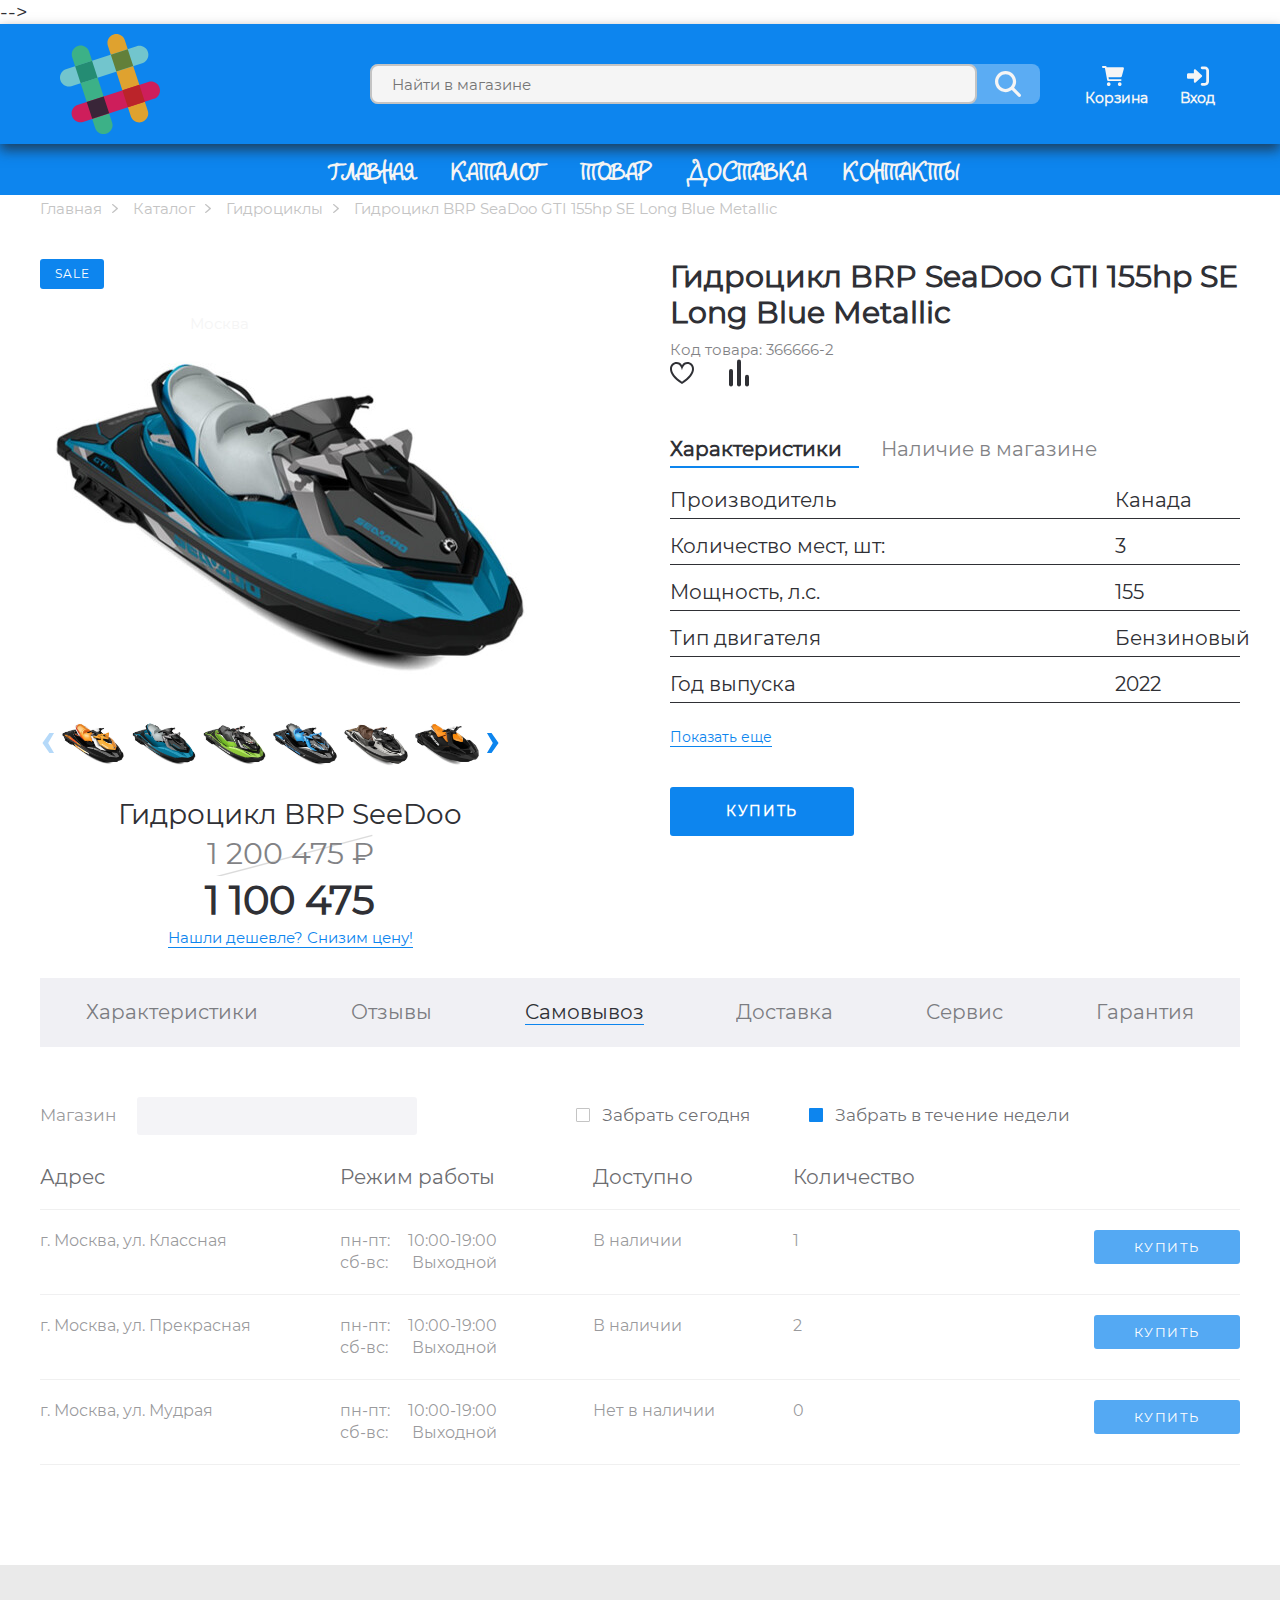
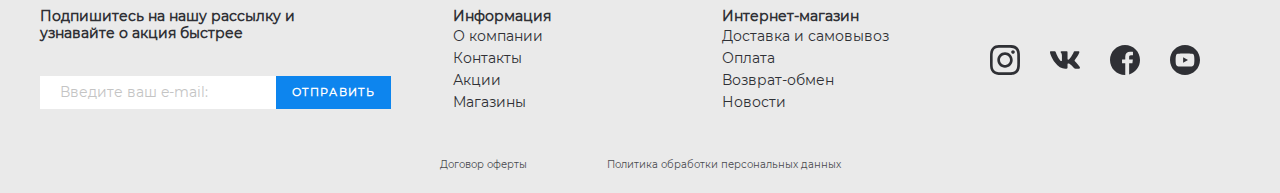
==== commit 6ea75b12: "kommit" ====
--- a/card-gidro.html
+++ b/card-gidro.html
@@ -29,7 +29,7 @@
   <header>
     <div class="header container">
         <a href="#">
-            <div class="logo"><img src="/images/1-logo.svg" alt="Лого" width="100"></div>
+            <div class="logo"><img src="images/1-logo.svg" alt="Лого" width="100"></div>
         </a>
           <div id="city" title="Выбор города"><b>Ваш город: </b>
             <span> Москва</span> 
--- a/css/catalog.css
+++ b/css/catalog.css
@@ -1,4 +1,4 @@
-/*start breadcrumbs*/
+/*===== start breadcrumbs =====*/
 .breadcrumbs {
   margin-bottom: 40px;
 }
@@ -26,9 +26,9 @@
 .breadcrumbs__list-item:last-child::after {
   display: none;
 }
-/*end breadcrumbs*/
-
-/*start catalog*/
+/*===== end breadcrumbs =====*/
+
+/*====== start catalog ======*/
 .catalog {
   margin-bottom: 50px;
 }
@@ -139,9 +139,9 @@
 .product-item__img {
   max-width: 100%;
 }
-/*end catalog*/
-
-/*start pagination*/
+/*======== end catalog =========*/
+
+/*========= start pagination ========*/
 .pagination {
   width: 100%;
   margin-top: 30px;
@@ -170,9 +170,9 @@
 .pagination-list__item a {
   display: block;
 }
-/*end pagination*/
-
-/*start aside*/
+/*======== end pagination =========*/
+
+/*======== start aside ===========*/
 .aside-filter__tabs {
   display: flex;
   justify-content: space-between;
@@ -235,7 +235,7 @@
 .aside-filter__content {
   display: flex;
   flex-wrap: wrap;
-  margin-top: 10px;
+  margin-top: 20px;
 }
 
 .aside-filter__content-box {
@@ -516,8 +516,8 @@
 
 .btn-checked__text {
   position: absolute;
-  top: -7px;
-  left: 50%;
+  top: 5px;
+  left: 60%;
   transform: translateX(-57%);
   z-index: 5;
 }
--- a/css/style.css
+++ b/css/style.css
@@ -533,7 +533,7 @@
 /*======= end =========*/
 
 
-/* start banner-section*/
+/*====== start banner-section======*/
 .page-section {
   margin-bottom: 30px;
 }
@@ -680,10 +680,10 @@
 .sale-item__img {
   object-fit: contain;
 }
-/* end banner-section*/
-
-
-/*start search*/
+/*==== end banner-section ======*/
+
+
+/*======= start search =========*/
 .search__tabs {
   margin-bottom: 25px;
 }
@@ -730,10 +730,10 @@
   border: none;
   margin-left: -3px;
 }
-/*end search*/
-
-
-/*start categories*/
+/*======== end search ==========*/
+
+
+/*======== start categories =========*/
 .categories__inner {
   display: flex;
   justify-content: space-between;
@@ -784,9 +784,9 @@
   content: url("../images/link-arrow.svg");
   padding-left: 2px;
 }
-/*end categories*/
-
-/*start products*/
+/*======== end categories ===========*/
+
+/*========= start products ===========*/
 .product-item__wrapper {
   position: relative;
   width: 272px;
@@ -982,7 +982,6 @@
 .images {
   flex: 0 0 400px;
 }
-
 .gallery {
   width: 460px;
   height: 80px;
@@ -1031,8 +1030,8 @@
   position: absolute;
   top: 0;
   left: 0;
+  width: 50px;
   height: 50px;
-  border: 1px solid grey;
 }
 .product .price {
   color:#0d85ee ;
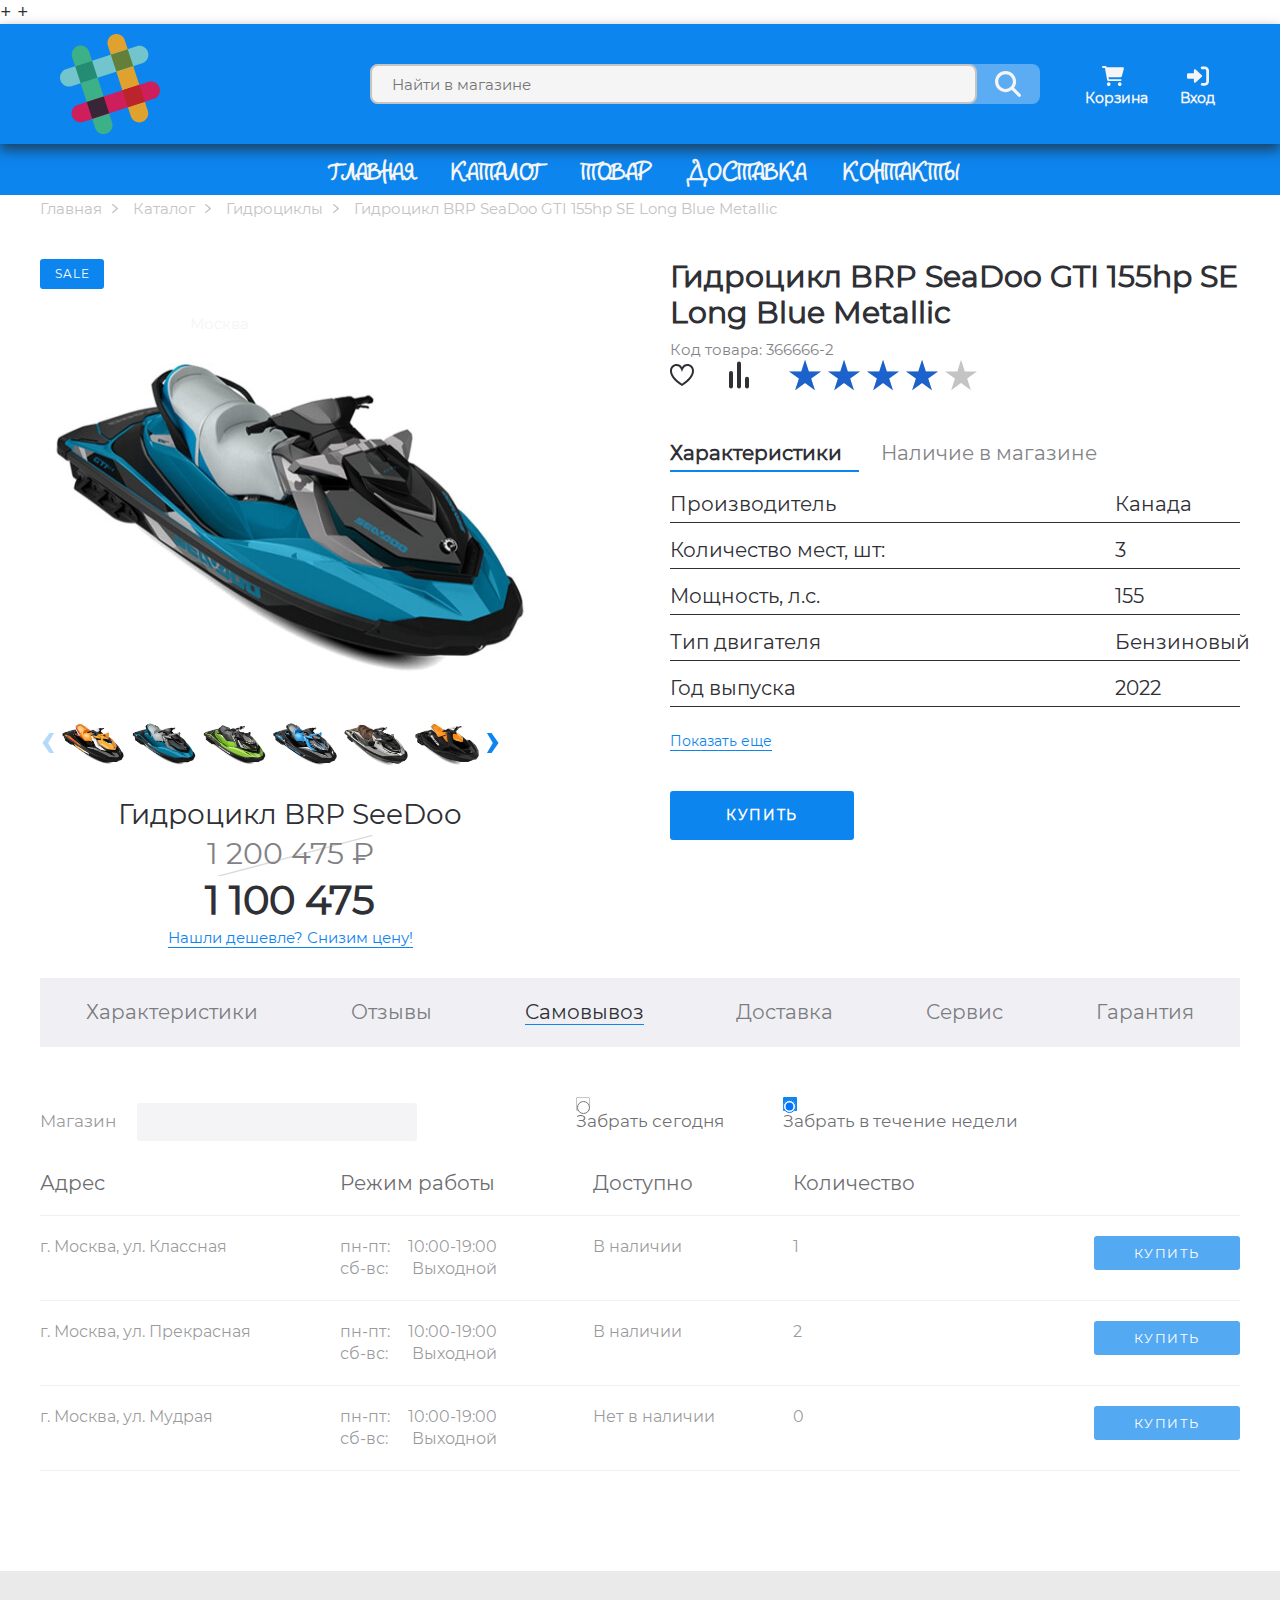
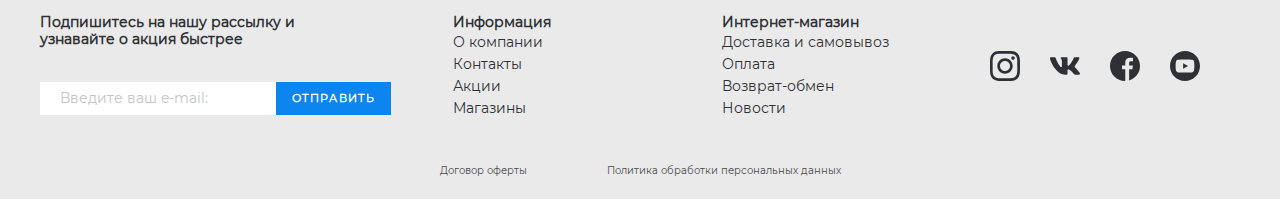
==== commit adb2c212: "kommit" ====
--- a/card-gidro.html
+++ b/card-gidro.html
@@ -5,22 +5,29 @@
   <meta name="viewport" content="width=device-width, initial-scale=1.0">
   <meta http-equiv="X-UA-Compatible" content="ie=edge">
   <title>Интернет-магазин</title>
-  <link rel="stylesheet" href="css/jquery.formstyler.css">
+  <!--<link rel="stylesheet" href="css/jquery.formstyler.css">
   <link rel="stylesheet" href="css/jquery.formstyler.theme.css">
   <link rel="stylesheet" href="css/ion.rangeSlider.min.css">
   <link rel="stylesheet" href="css/slick.css">
-  <link rel="stylesheet" href="css/media.css">
+  <link rel="stylesheet" href="css/media.css">-->
+  
   <link rel="stylesheet" href="css/product-page.css">
   <link rel="stylesheet" href="css/catalog.css">
+  <link rel="stylesheet" href="css/jquery.rateyo.min.css">
   <link rel="stylesheet" href="css/bootstrap.css">
   <link rel="stylesheet" href="css/style.css">
 
-  <script src="https://ajax.googleapis.com/ajax/libs/jquery/3.6.1/jquery.min.js"></script>-->
+  <!--<script src="https://ajax.googleapis.com/ajax/libs/jquery/3.6.1/jquery.min.js"></script>-->
+  <script src="js/jquery-3.6.1.min.js"></script>
   <script src="js/slick.min.js"></script>
-  <script defer src="js/slider.js"></script>
+  <!--<script defer src="js/slider.js"></script>-->
+  <script src="js/slider.js"></script>
   <script src="js/ion.rangeSlider.min.js"></script>
   <script src="js/jquery.formstyler.min.js"></script>
-  <script defer src="js/jquery.bxslider.min.js"></script>
+  
+  <script src="js/jquery.bxslider.min.js"></script>
++ <script src="js/jquery.rateyo.min.js"></script>
++ <script src="js/gallery.js"></script>
   <script src="js/main.js"></script> 
 
 </head>
--- a/css/style.css
+++ b/css/style.css
@@ -250,7 +250,7 @@
 .search-button {
   height: 40px;
   width: 70px;
-  background: url(../images/Лупа.svg) no-repeat center center;
+  background: url(../images/lupa.svg) no-repeat center center;
 }
 .query {
   border: 2px solid #c4c4c4;
@@ -260,10 +260,10 @@
   width: 100%;
 }
 .cart {
-  background: url(../images/корзина.svg) no-repeat top center;
+  background: url(../images/korzina.svg) no-repeat top center;
 }
 .login {
-  background: url(/images/вход.svg) no-repeat top center;
+  background: url(../images/vhod.svg) no-repeat top center;
 }
 /*============== end header ============*/
 
@@ -1030,7 +1030,6 @@
   position: absolute;
   top: 0;
   left: 0;
-  width: 50px;
   height: 50px;
 }
 .product .price {
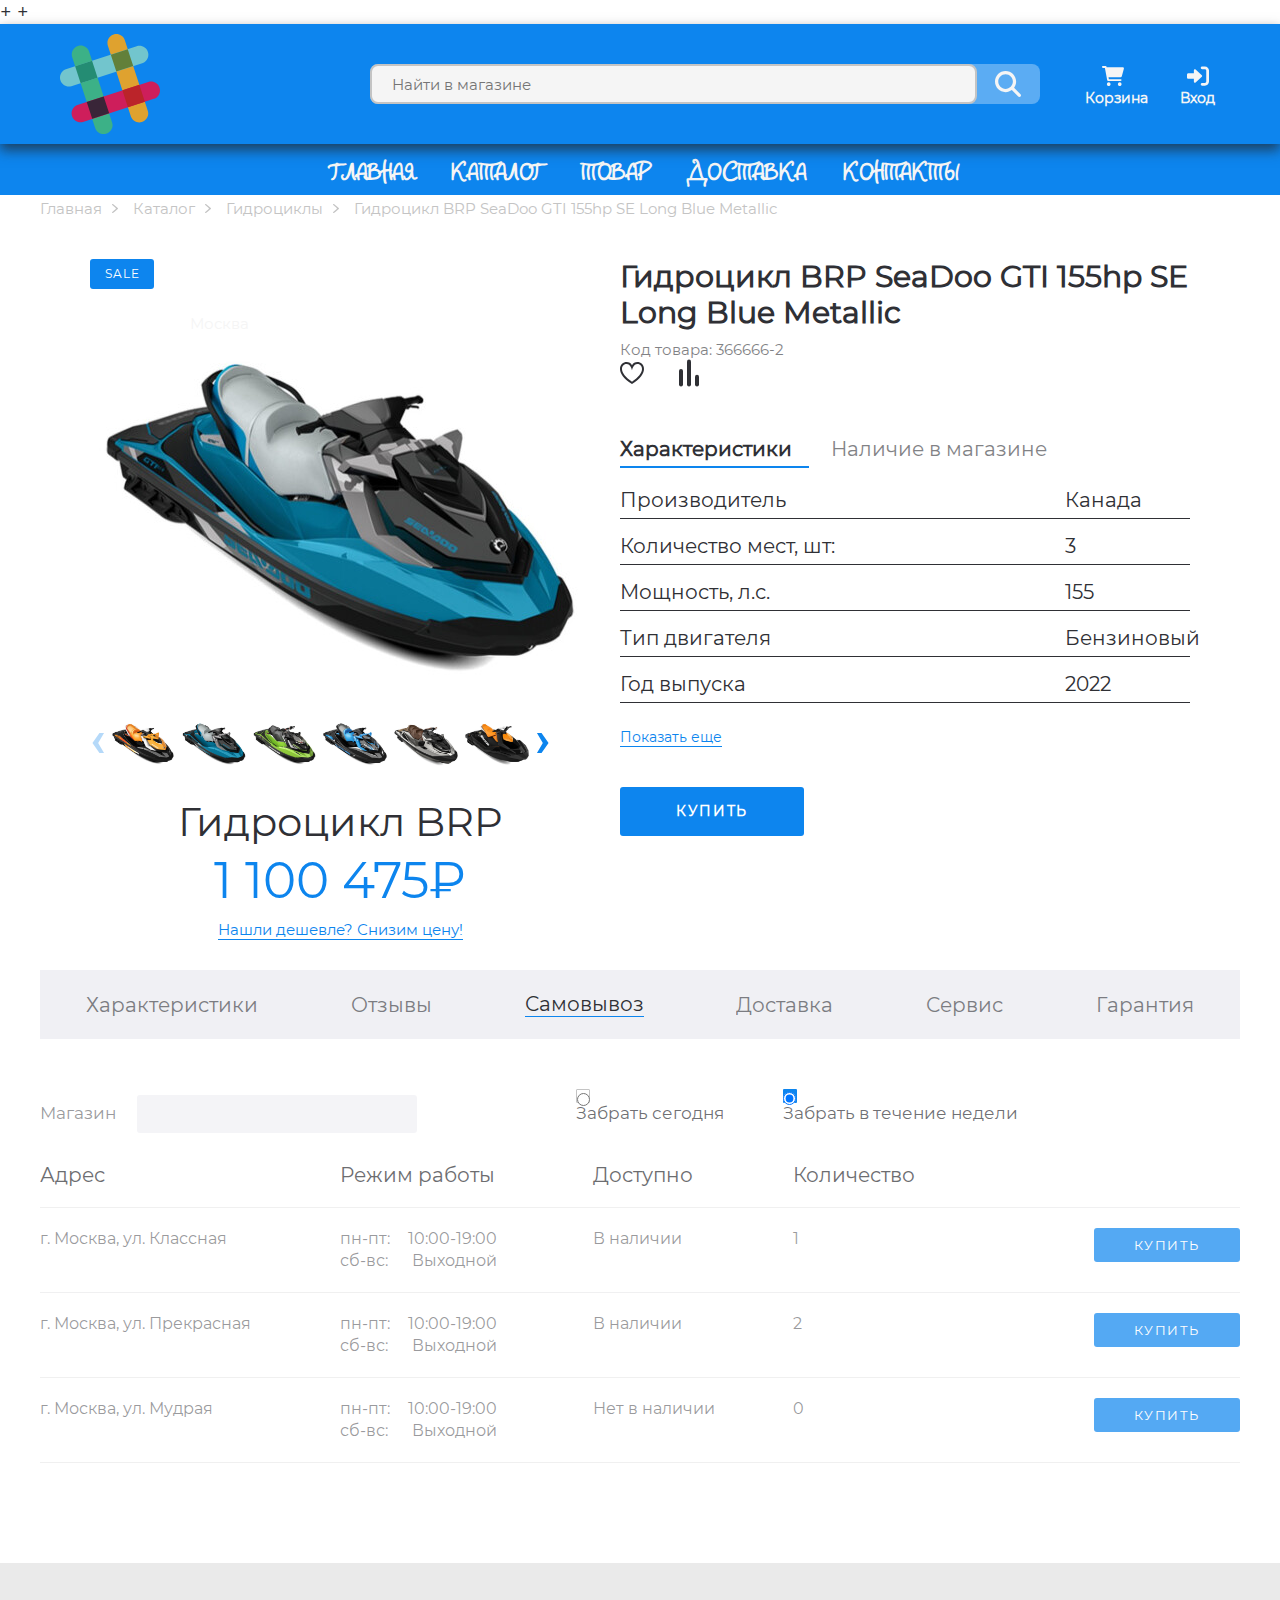
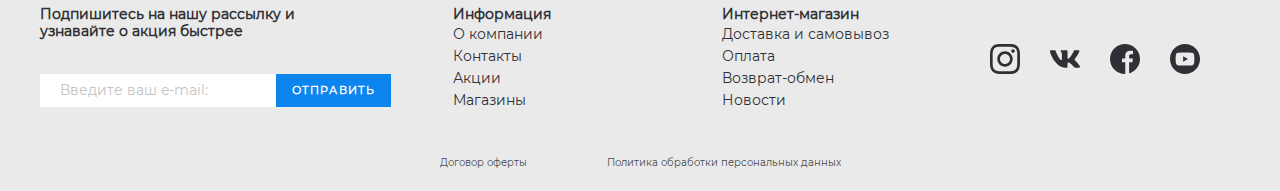
==== commit 645d02c8: "kommit" ====
--- a/card-gidro.html
+++ b/card-gidro.html
@@ -5,28 +5,20 @@
   <meta name="viewport" content="width=device-width, initial-scale=1.0">
   <meta http-equiv="X-UA-Compatible" content="ie=edge">
   <title>Интернет-магазин</title>
-  <!--<link rel="stylesheet" href="css/jquery.formstyler.css">
-  <link rel="stylesheet" href="css/jquery.formstyler.theme.css">
-  <link rel="stylesheet" href="css/ion.rangeSlider.min.css">
-  <link rel="stylesheet" href="css/slick.css">
-  <link rel="stylesheet" href="css/media.css">-->
-  
+
   <link rel="stylesheet" href="css/product-page.css">
   <link rel="stylesheet" href="css/catalog.css">
   <link rel="stylesheet" href="css/jquery.rateyo.min.css">
   <link rel="stylesheet" href="css/bootstrap.css">
   <link rel="stylesheet" href="css/style.css">
 
-  <!--<script src="https://ajax.googleapis.com/ajax/libs/jquery/3.6.1/jquery.min.js"></script>-->
   <script src="js/jquery-3.6.1.min.js"></script>
   <script src="js/slick.min.js"></script>
-  <!--<script defer src="js/slider.js"></script>-->
   <script src="js/slider.js"></script>
   <script src="js/ion.rangeSlider.min.js"></script>
   <script src="js/jquery.formstyler.min.js"></script>
-  
   <script src="js/jquery.bxslider.min.js"></script>
-+ <script src="js/jquery.rateyo.min.js"></script>
++ <!--<script src="js/jquery.rateyo.min.js"></script>-->
 + <script src="js/gallery.js"></script>
   <script src="js/main.js"></script> 
 
@@ -165,14 +157,16 @@
 
 <section class="product-card page-section">
   <div class="container">
-    <div class="product" data-product-id="12345" itemscope itemtype="https://schema.org/Product"></div>
+    <div class="product" data-product-id="12345" itemscope itemtype="https://schema.org/Product">
       <div class="product-card__inner">
-          <div class="product-card__img-box product-item--sale" >
+        <div class="product-card__img-box product-item--sale" >
             <!--<img src="images/content/gidrotsikl-large.png" alt="gidrotsikl">-->
+         
             <div class="images">
                 <div class="bigimage">
-                  <img class="product-card__img" src="images/content/gidrotsikl-large.png" alt="gidrotsikl-large">
-                </div>
+                  <img class="product-card__img" src="images/content/gidrotsikl-large.png" alt="gidrotsikl-large" itemprop="image">
+                </div>
+
               <div class="gallery">
                 <div>
                   <div class="rail">
@@ -196,21 +190,22 @@
             </div>
 
             <div class="offer">
-              <h3 itemprop="name">Гидроцикл BRP SeeDoo</h3>
-              <p class="product-card__price-old">1 200 475 ₽</p>
-              <p class=" product-card__price-new price" itemprop="offers" itemscope itemtype="https://schema.org/Offer">
+              <h1  itemprop="name">Гидроцикл BRP</h1>
+              <!--<p class="product-card__price-old">1 200 475 ₽</p>-->
+              <p class="price" itemprop="offers" itemscope itemtype="https://schema.org/Offer">
               <span itemprop="price">1 100 475</span>
               <meta itemprop="priceCurrency" content="RUB">
               </p>
               <a class="product-card__link" href="#">Нашли дешевле? Снизим цену!</a>
             <div class=" product-card__btn product-card__btn-mobile">
-              <button type="button" class="product-card__btn btn btn-success btn-buy"><a href="order.html"><span>Купить</span></a></button>
+              <button type="button" class="product-card__btn btn btn-success btn-buy btn-danger"><a href="order.html"><span>Купить</span></a></button>
           </div>
         </div>
       </div>
+    </div>
 
         <div class="product-card__content offer">
-            <h1 class="product-card__title" itemprop="name">Гидроцикл BRP SeaDoo GTI 155hp SE Long Blue Metallic</h1>
+            <h1 class="product-card__title">Гидроцикл BRP SeaDoo GTI 155hp SE Long Blue Metallic</h1>
             <p class="product-card__code">Код товара: 366666-2</p>
           <div class="product-card__buttons">
             <a class="product-card__icon-favorite" href="#">
--- a/css/style.css
+++ b/css/style.css
@@ -97,6 +97,37 @@
   max-width: 1230px;
   padding: 0 15px;
   margin: 0 auto;
+}
+
+/* icons */
+.icon::before {
+  font-family: 'icomoon';
+  font-size: inherit;
+  font-weight: inherit;
+  line-height: inherit;
+  color: white;
+  text-align: center;
+}
+/*.icon:hover::before {
+  color: lightblue;
+}
+.logo::before {
+  content: '\e900';
+}
+.login::before {
+  content: '\e902';
+}
+.order::before {
+  content: '\e901';
+}
+.cat::before {
+  content: '\e903';
+}*/
+.to_left::before {
+  content: '\e905';
+}
+.to_right::before {
+  content: '\e904';
 }
 
 /*========= modals ===========*/
